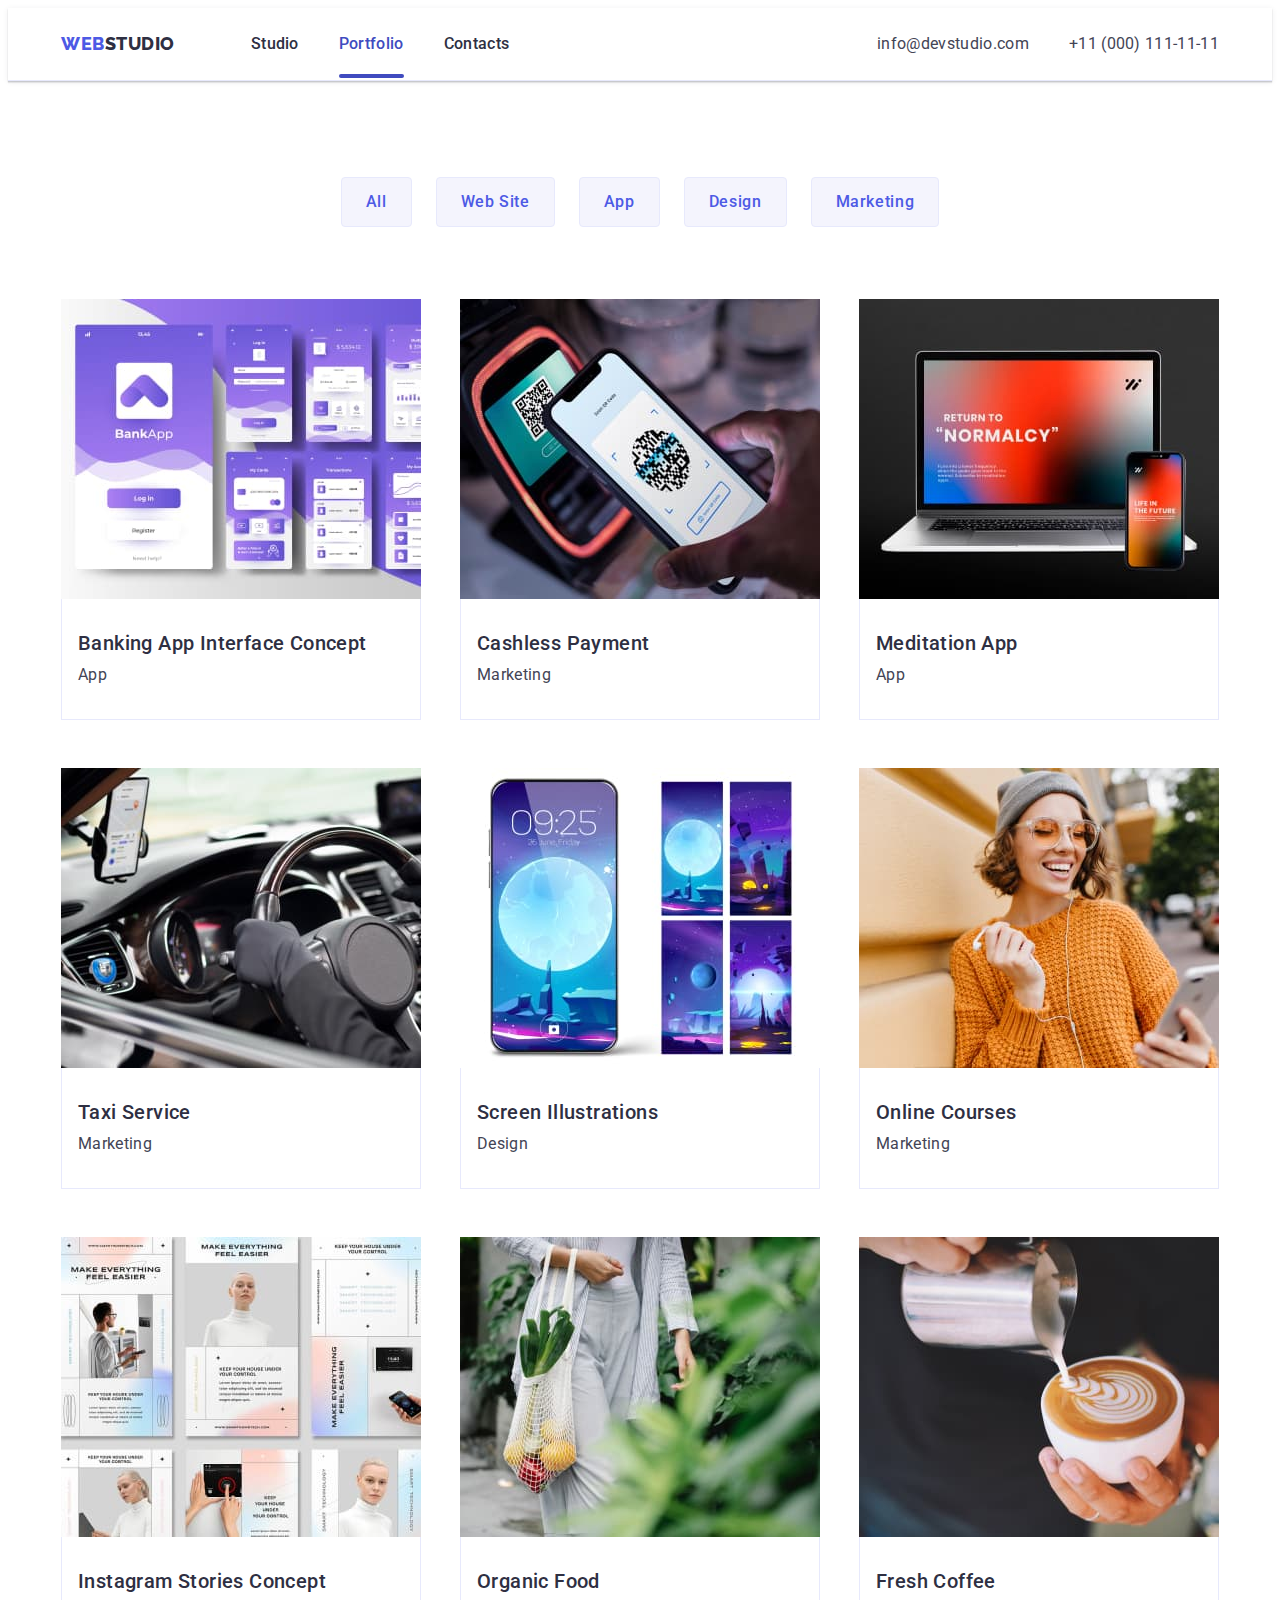
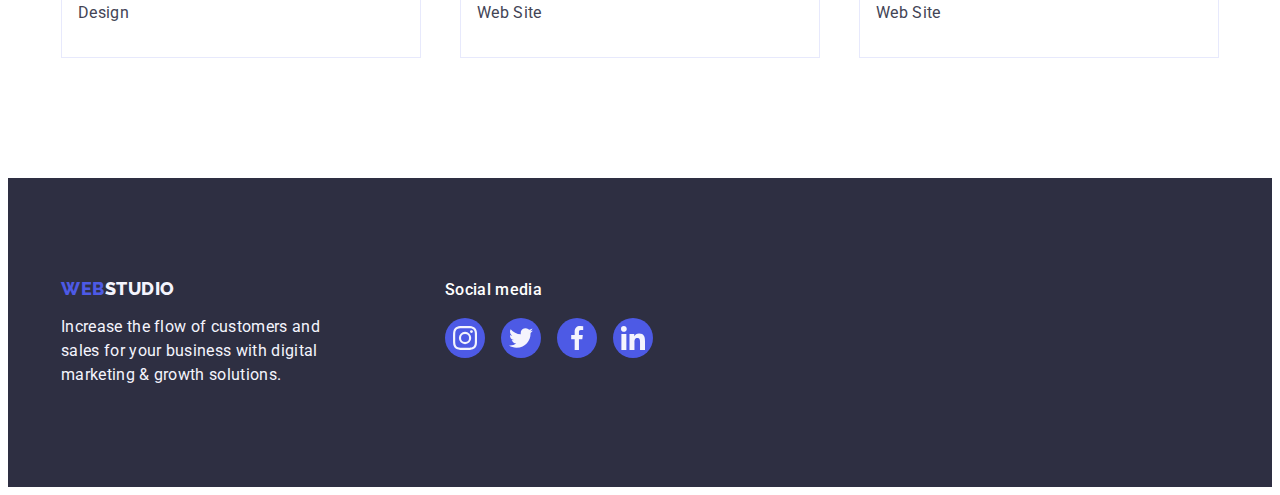
==== portfolio.html @ 607e8301 "Initial commit" ====
<!DOCTYPE html>
<html lang="en">
  <head>
    <meta charset="UTF-8" />
    <meta http-equiv="X-UA-Compatible" content="IE=edge" />
    <meta name="viewport" content="width=device-width, initial-scale=1.0" />
    <title>Portfolio</title>
    <link rel="preconnect" href="https://fonts.googleapis.com" />
    <link rel="preconnect" href="https://fonts.gstatic.com" crossorigin />
    <link
      rel="stylesheet"
      href="https://cdnjs.cloudflare.com/ajax/libs/modern-normalize/1.1.0/modern-normalize.min.css"
      integrity="sha512-wpPYUAdjBVSE4KJnH1VR1HeZfpl1ub8YT/NKx4PuQ5NmX2tKuGu6U/JRp5y+Y8XG2tV+wKQpNHVUX03MfMFn9Q=="
      crossorigin="anonymous"
      referrerpolicy="no-referrer"
    />
    <link
      href="https://fonts.googleapis.com/css2?family=Raleway:wght@800&family=Roboto:wght@400;500;700;900&display=swap"
      rel="stylesheet"
    />
    <link rel="stylesheet" href="./css/styles.css" />
  </head>

  <body>
    <header class="header-box">
      <div class="header-container container">
        <nav class="navigation">
          <a href="./index.html" class="header-logo link"
            >web<span class="span-logo">Studio</span></a
          >
          <ul class="head-list list">
            <li><a class="link-nav link" href="./index.html">Studio</a></li>
            <li>
              <a class="link-nav link current" href="./portfolio.html"
                >Portfolio</a
              >
            </li>
            <li><a class="link-nav link" href="">Contacts</a></li>
          </ul>
        </nav>
        <address class="address">
          <ul class="address-item list">
            <li>
              <a class="address link" href="mailto:info@devstudio.com"
                >info@devstudio.com</a
              >
            </li>
            <li>
              <a class="address link" href="tel:+110001111111"
                >+11 (000) 111-11-11</a
              >
            </li>
          </ul>
        </address>
      </div>
    </header>
    <main>
      <section class="button-section">
        <div class="container">
          <h1 hidden>achievements</h1>
          <ul class="button-list list">
            <li><button class="header-btn" type="button">All</button></li>
            <li><button class="header-btn" type="button">Web Site</button></li>
            <li><button class="header-btn" type="button">App</button></li>
            <li><button class="header-btn" type="button">Design</button></li>
            <li><button class="header-btn" type="button">Marketing</button></li>
          </ul>

          <ul class="gallary list">
            <li class="test">
              <a class="link link-p" href="">
                <div class="portfolio-container">
                  <img
                    src="./images/portfolio-img1.jpg"
                    alt="portfolio-img"
                    width="360"
                    height="300"
                  />
                  <p class="portfolio-secend-test">
                    14 Stylish and User-Friendly App Design Concepts · Task
                    Manager App · Calorie Tracker App · Exotic Fruit Ecommerce
                    App · Cloud Storage App
                  </p>
                </div>
                <div class="gallary-item">
                  <h2 class="portfolio-text">Banking App Interface Concept</h2>
                  <p class="lower-text">App</p>
                </div>
              </a>
            </li>
            <li class="test">
              <a class="link link-p" href="">
               <div class="portfolio-container">
                 <img
                   src="./images/portfolio-img2.jpg"
                   alt="portfolio-img"
                   width="360"
                   height="300"
                 />
                 <p class="portfolio-secend-test">
                   14 Stylish and User-Friendly App Design Concepts · Task
                   Manager App · Calorie Tracker App · Exotic Fruit Ecommerce
                   App · Cloud Storage App
                 </p>
               </div>
                <div class="gallary-item">
                  <h2 class="portfolio-text">Cashless Payment</h2>
                  <p class="lower-text">Marketing</p>
                </div>
              </a>
            </li>
            <li class="test">
              <a class="link link-p" href="">
               <div class="portfolio-container">
                 <img
                   src="./images/portfolio-img3.jpg"
                   alt="portfolio-img"
                   width="360"
                   height="300"
                 />
                 <p class="portfolio-secend-test">
                   14 Stylish and User-Friendly App Design Concepts · Task
                   Manager App · Calorie Tracker App · Exotic Fruit Ecommerce
                   App · Cloud Storage App
                 </p>
               </div>
                <div class="gallary-item">
                  <h2 class="portfolio-text">Meditation App</h2>
                  <p class="lower-text">App</p>
                </div>
              </a>
            </li>
            <li class="test">
              <a class="link link-p" href="">
               <div class="portfolio-container">
                 <img
                   src="./images/portfolio-img4.jpg"
                   alt="portfolio-img"
                   width="360"
                   height="300"
                 />
                 <p class="portfolio-secend-test">
                   14 Stylish and User-Friendly App Design Concepts · Task
                   Manager App · Calorie Tracker App · Exotic Fruit Ecommerce
                   App · Cloud Storage App
                 </p>
               </div>
                <div class="gallary-item">
                  <h2 class="portfolio-text">Taxi Service</h2>
                  <p class="lower-text">Marketing</p>
                </div>
              </a>
            </li>
            <li class="test">
              <a class="link link-p" href="">
                <div class="portfolio-container">
                  <img
                    src="./images/portfolio-img5.jpg"
                    alt="portfolio-img"
                    width="360"
                    height="300"
                  />
                  <p class="portfolio-secend-test">
                    14 Stylish and User-Friendly App Design Concepts · Task
                    Manager App · Calorie Tracker App · Exotic Fruit Ecommerce
                    App · Cloud Storage App
                  </p>
                </div>
                <div class="gallary-item">
                  <h2 class="portfolio-text">Screen Illustrations</h2>
                  <p class="lower-text">Design</p>
                </div>
              </a>
            </li>
            <li class="test">
              <a class="link link-p" href="">
               <div class="portfolio-container">
                 <img
                   src="./images/portfolio-img6.jpg"
                   alt="portfolio-img"
                   width="360"
                   height="300"
                 />
                 <p class="portfolio-secend-test">
                   14 Stylish and User-Friendly App Design Concepts · Task
                   Manager App · Calorie Tracker App · Exotic Fruit Ecommerce
                   App · Cloud Storage App
                 </p>
               </div>
                <div class="gallary-item">
                  <h2 class="portfolio-text">Online Courses</h2>
                  <p class="lower-text">Marketing</p>
                </div>
              </a>
            </li>
            <li class="test">
              <a class="link link-p" href="">
               <div class="portfolio-container">
                 <img
                   src="./images/portfolio-img7.jpg"
                   alt="portfolio-img"
                   width="360"
                   height="300"
                 />
                 <p class="portfolio-secend-test">
                   14 Stylish and User-Friendly App Design Concepts · Task
                   Manager App · Calorie Tracker App · Exotic Fruit Ecommerce
                   App · Cloud Storage App
                 </p>
               </div>
                <div class="gallary-item">
                  <h2 class="portfolio-text">Instagram Stories Concept</h2>
                  <p class="lower-text">Design</p>
                </div>
              </a>
            </li>
            <li class="test">
              <a class="link link-p" href="">
                <div class="portfolio-container">
                  <img
                    src="./images/portfolio-img8.jpg"
                    alt="portfolio-img"
                    width="360"
                    height="300"
                  />
                  <p class="portfolio-secend-test">
                    14 Stylish and User-Friendly App Design Concepts · Task
                    Manager App · Calorie Tracker App · Exotic Fruit Ecommerce
                    App · Cloud Storage App
                  </p>
                </div>
                <div class="gallary-item">
                  <h2 class="portfolio-text">Organic Food</h2>
                  <p class="lower-text">Web Site</p>
                </div>
              </a>
            </li>
            <li class="test">
              <a class="link link-p" href="">
                <div class="portfolio-container">
                  <img
                    src="./images/portfolio-img9.jpg"
                    alt="portfolio-img"
                    width="360"
                    height="300"
                  />
                  <p class="portfolio-secend-test">
                    14 Stylish and User-Friendly App Design Concepts · Task
                    Manager App · Calorie Tracker App · Exotic Fruit Ecommerce
                    App · Cloud Storage App
                  </p>
                </div>
                <div class="gallary-item">
                  <h2 class="portfolio-text">Fresh Coffee</h2>
                  <p class="lower-text">Web Site</p>
                </div>
              </a>
            </li>
          </ul>
        </div>
      </section>
    </main>

    <footer class="footer">
      <div class="container footer-container">
        <div class="footer-logo-div">
          <a href="./index.html" class="footer-logo link"
            >web<span class="span-logo-footer">Studio</span></a
          >

          <p class="footer-text">
            Increase the flow of customers and sales for your business with
            digital marketing & growth solutions.
          </p>
        </div>

        <div class="footer-soc-media">
          <p class="soc-text-footer">Social media</p>
          <ul class="footer-soc-list list">
            <li class="team-soc-item">
              <a class="footer-soc-link" href>
                <svg class="team-soc-icon" width="24" height="24">
                  <use href="./images/icons.svg#icon-instagram"></use>
                </svg>
              </a>
            </li>
            <li class="team-soc-item">
              <a class="footer-soc-link" href="">
                <svg class="team-soc-icon" width="24" height="24">
                  <use href="./images/icons.svg#icon-twitter"></use>
                </svg>
              </a>
            </li>
            <li class="team-soc-item">
              <a class="footer-soc-link" href="">
                <svg class="team-soc-icon" width="24" height="24">
                  <use href="./images/icons.svg#icon-facebook"></use>
                </svg>
              </a>
            </li>
            <li class="team-soc-item">
              <a class="footer-soc-link" href="">
                <svg class="team-soc-icon" width="24" height="24">
                  <use href="./images/icons.svg#icon-linkedin"></use>
                </svg>
              </a>
            </li>
          </ul>
        </div>
      </div>
    </footer>
  </body>
</html>
---- css/styles.css ----
:root {
  --bg-gradient: linear-gradient(rgba(46, 47, 66, 0.7), rgba(46, 47, 66, 0.7));
  --body-background-color: #ffffff;
  --logo-color: #4d5ae5;
  --span-logo-color: #2e2f42;
  --nav-link-color: #2e2f42;
  --second-link-color: #404bbf;
  --address-color: #434455;
  --second-address-color: #404bbf;
  --porfolio-btn-bgc: #f4f4fd;
  --bgcolor-home-page: #2e2f42;
  --btncolor-home-page: #404bbf;
  --about-top-text-color: #2e2f42;
  --h2-text-color: #2e2f42;
  --portfolio-btn-color: #4d5ae5;
  --custumers-color: #8e8f99;
}

img {
  display: block;
  max-width: 100%;
  height: auto;
}

p,
h1,
h2,
h3,
h4,
h5,
h6 {
  margin: 0;
}

ul,
ol {
  list-style: none;
  margin: 0;
  padding-left: 0;
}

button {
  cursor: pointer;
  border: none;
  border-radius: 4px;
}

body {
  font-family: "Roboto", sans-serif;
  color: #434455;
  background-color: var(--body-background-color);
}

.list {
  list-style: none;
}

.link {
  text-decoration: none;
}

.container {
  width: 1158px;
  padding: 0 15px;
  margin: auto;

  /* outline: 2px solid red; */
}

/**=================HEDAR=================*/
.header-box {
  border-bottom: 1px solid #e7e9fc;
  box-shadow: 0px 2px 1px rgba(46, 47, 66, 0.08),
    0px 1px 1px rgba(46, 47, 66, 0.16), 0px 1px 6px rgba(46, 47, 66, 0.08);
}

.header-container {
  display: flex;
}

.head-list {
  display: flex;
  gap: 40px;
}

.navigation {
  display: flex;
  margin-right: auto;
  align-items: center;
}

.header-logo {
  font-family: "Raleway", sans-serif;
  font-weight: 800;
  font-size: 18px;
  line-height: 1.17;
  letter-spacing: 0.03em;
  text-transform: uppercase;
  color: var(--logo-color);
  margin-right: 76px;
}

.span-logo {
  color: var(--span-logo-color);
}

.link-nav {
  font-weight: 500;
  padding: 24px 0;
  line-height: 1.5;
  letter-spacing: 0.02em;
  color: var(--nav-link-color);
}

.link-nav:is(:hover, :focus) {
  color: var(--second-link-color);
}

.current {
  position: relative;
  color: #404bbf;
  transition: color 250ms cubic-bezier(0.4, 0, 0.2, 1);
}

.current::after {
  content: "";
  position: absolute;
  left: 0;
  bottom: -1px;
  height: 4px;
  background-color: #404bbf;
  border-radius: 2px;
  width: 100%;
}

.address {
  font-style: normal;
  font-weight: 400;
  font-size: 16px;
  line-height: 1.5;
  letter-spacing: 0.02em;
  color: var(--address-color);
  padding: 24px 0;
  transition: color 250ms cubic-bezier(0.4, 0, 0.2, 1);
}
.address:is(:hover, :focus) {
  color: var(--second-address-color);
}

.address-item {
  display: flex;
  gap: 40px;
}

/**=================HomePage=================*/
.home-page {
  background-color: var(--bgcolor-home-page);
  background-image: var(--bg-gradient), url(../images/bg-img.jpg);
  background-repeat: no-repeat;
  background-position: center;
  background-size: cover;
  flex-grow: 1;
  text-align: center;
  padding: 188px 0;
  margin: 0 auto;
  max-width: 1440px;
  height: 600px;
}

.sencond-section {
  padding: 120px 0;
}

.section-third {
  padding-bottom: 120px;
}

.team {
  background-color: #f4f4fd;
  padding: 120px 0;
}

.hp-top-text {
  font-size: 56px;
  line-height: 1.07;
  letter-spacing: 0.02em;
  color: #ffffff;
  width: 496px;
  margin-left: auto;
  margin-right: auto;
  margin-bottom: 48px;
  max-width: 496px;
}

.hp-button {
  background-color: #4d5ae5;
  font-family: inherit;
  font-weight: 500;
  font-size: 16px;
  line-height: 1.5;
  letter-spacing: 0.04em;
  color: #ffffff;
  padding: 16px 32px;
  min-width: 169px;
  display: block;
  margin: 0 auto;
  transition: background-color 250ms cubic-bezier(0.4, 0, 0.2, 1);
}

.hp-button:is(:hover, :focus) {
  background-color: var(--btncolor-home-page);
}

.icon-container {
  display: flex;
  align-items: center;
  justify-content: center;
  height: 112px;
  width: 264px;
  background-color: #f4f4fd;
  border-radius: 4px;
  margin-bottom: 8px;
}

.list-icon {
  display: flex;
  gap: 24px;
}

.about-top-text {
  font-weight: 500;
  font-size: 20px;
  line-height: 1.2;
  letter-spacing: 0.02em;
  color: var(--about-top-text-color);
  margin-bottom: 8px;
}

.about-low-text {
  font-weight: 400;
  font-size: 16px;
  line-height: 1.5;
  letter-spacing: 0.02em;
  min-width: 264px;
}

.team-text {
  font-size: 36px;
  line-height: 1.1;
  letter-spacing: 0.02em;
  text-transform: capitalize;
  text-align: center;
  color: var(--h2-text-color);
  margin-bottom: 72px;
}

.visibility-hidden {
  position: absolute;
  width: 1px;
  height: 1px;
  margin: -1px;
  border: 0;
  padding: 0;

  white-space: nowrap;
  clip-path: inset(100%);
  clip: rect(0 0 0 0);
  overflow: hidden;
}

.team-list {
  background-color: #ffffff;
  border-radius: 0px 0px 4px 4px;
  box-shadow: 0px 1px 6px rgba(46, 47, 66, 0.08),
    0px 1px 1px rgba(46, 47, 66, 0.16), 0px 2px 1px rgba(46, 47, 66, 0.08);
}

.team-info {
  display: flex;
  gap: 24px;
}

.team-box {
  box-sizing: border-box;
  padding: 32px 0px;
}

.team-top-text {
  font-weight: 500;
  font-size: 20px;
  line-height: 1.2;
  letter-spacing: 0.02em;
  color: var(--about-top-text-color);
  margin-bottom: 8px;
  text-align: center;
}

.team-low-text {
  font-weight: 400;
  font-size: 16px;
  line-height: 1.5;
  letter-spacing: 0.02em;
  text-align: center;
  margin-bottom: 8px;
}

.team-soc-list {
  display: flex;
  justify-content: center;
  gap: 24px;
}
.team-soc-item {
  width: 40px;
  height: 40px;
}
.team-soc-link {
  width: 100%;
  height: 100%;
  border-radius: 50%;
  background-color: #4d5ae5;
  display: flex;
  align-items: center;
  justify-content: center;
  fill: #f4f4fd;
  transition: background-color 250ms cubic-bezier(0.4, 0, 0.2, 1);
}

.team-soc-link:is(:hover, :focus) {
  background-color: #404bbf;
  fill: #f4f4fd;
}

.team-soc-icon {
}

.test {
}
/**===============PORTFOLIO==========*/
.button-section {
  padding-top: 96px;
  padding-bottom: 120px;
}

.button-list {
  display: flex;
  justify-content: center;
  gap: 24px;
  margin-bottom: 72px;
}

.gallary {
  display: flex;
  flex-wrap: wrap;
  justify-content: space-between;
  gap: 48px 24px;
}

.gallary-item {
  box-sizing: border-box;
  padding: 32px 16px;
  border: 1px solid #e7e9fc;
  border-top: none;
}

.header-btn {
  font-family: "Roboto", sans-serif;
  font-style: normal;
  font-weight: 500;
  font-size: 16px;
  line-height: 1.5;
  letter-spacing: 0.04em;
  color: var(--portfolio-btn-color);
  background-color: var(--porfolio-btn-bgc);
  border: 1px solid #e7e9fc;
  padding: 12px 24px;
  transition: color 250ms cubic-bezier(0.4, 0, 0.2, 1),
    background-color 250ms cubic-bezier(0.4, 0, 0.2, 1),
    border-color 250ms cubic-bezier(0.4, 0, 0.2, 1),
    box-shadow 250ms cubic-bezier(0.4, 0, 0.2, 1);
}

.header-btn:is(:hover, :focus) {
  background-color: #404bbf;
  color: #ffffff;
  border: 1px solid transparent;
  box-shadow: 0px 3px 1px rgba(0, 0, 0, 0.1), 0px 2px 1px rgba(0, 0, 0, 0.08),
    0px 2px 2px rgba(0, 0, 0, 0.12);
}

.link-p {
  display: block;
  transition: box-shadow 250ms cubic-bezier(0.4, 0, 0.2, 1);
}

.link-p:is(:hover, :focus) {
  box-shadow: 0px 1px 6px rgba(46, 47, 66, 0.08),
    0px 1px 1px rgba(46, 47, 66, 0.16), 0px 2px 1px rgba(46, 47, 66, 0.08);
}

.link-p:is(:hover, :focus) .portfolio-secend-test {
  transform: translateY(0%);
}

.portfolio-text {
  font-weight: 500;
  font-size: 20px;
  line-height: 1.2;
  letter-spacing: 0.02em;
  color: var(--h2-text-color);
  margin-bottom: 8px;
}

.lower-text {
  font-weight: 400;
  font-size: 16px;
  line-height: 1.5;
  letter-spacing: 0.02em;
  color: #434455;
}

.portfolio-container {
  position: relative;
  overflow: hidden;
}

.portfolio-secend-test {
  position: absolute;
  top: 0;
  font-size: 16px;
  line-height: 1.5;
  letter-spacing: 0.02em;
  color: var(--porfolio-btn-bgc);
  padding: 40px 32px;
  background-color: #4d5ae5;
  height: 100%;
  width: 100%;
  transform: translateY(100%);
  transition: transform 250ms cubic-bezier(0.4, 0, 0.2, 1);
}

/* .portfolio-secend-test:is(:hover, :focus) {
  transform: translateY(0%);
} */

/**=================customers=================*/

.customers {
  padding: 120px 0;
}
.customers-list {
  display: flex;
  gap: 24px;
}
.customers-item {
  width: 168px;
  height: 88px;
}

.customers-link {
  width: 100%;
  height: 100%;
  border: 1px solid #8e8f99;
  border-radius: 4px;
  display: flex;
  align-items: center;
  justify-content: center;
  color: var(--custumers-color);
  transition: border-color 250ms cubic-bezier(0.4, 0, 0.2, 1),
    color 250ms cubic-bezier(0.4, 0, 0.2, 1);
}

.customers-link:is(:hover, :focus) {
  border-color: #404bbf;
  color: #404bbf;
}

.svg {
  fill: currentColor;
}

/**=================FOOTER=================*/

.footer-logo {
  font-family: "Raleway", sans-serif;
  font-weight: 800;
  font-size: 18px;
  line-height: 1.17;
  letter-spacing: 0.03em;
  text-transform: uppercase;
  color: var(--logo-color);
  display: inline-block;
  margin-bottom: 16px;
}

.footer-logo-div {
  margin-right: 120px;
}

.span-logo-footer {
  color: #f4f4fd;
}

.footer {
  background-color: #2e2f42;
  padding: 100px 0;
}

.footer-text {
  color: #f4f4fd;
  width: 264px;
  font-family: "Roboto";
  font-size: 16px;
  line-height: 1.5;
  letter-spacing: 0.02em;
}

.footer-soc-list {
  display: flex;
  gap: 16px;
  margin-top: 16px;
}

.footer-container {
  display: flex;
  align-items: baseline;
}

.footer-soc-media {
}

.soc-text-footer {
  font-family: "Roboto";
  font-style: normal;
  font-weight: 500;
  font-size: 16px;
  line-height: 1.5;
  letter-spacing: 0.02em;
  color: #ffffff;
  margin-bottom: 16px;
}

.footer-soc-link {
  width: 100%;
  height: 100%;
  border-radius: 50%;
  background-color: #4d5ae5;
  display: flex;
  align-items: center;
  justify-content: center;
  fill: #f4f4fd;
  transition: background-color 250ms cubic-bezier(0.4, 0, 0.2, 1);
}

.footer-soc-link:is(:hover, :focus) {
  background-color: #31d0aa;
  fill: #f4f4fd;
}

.backdrop {
  position: fixed;
  top: 0;
  left: 0;
  width: 100%;
  height: 100%;
  background-color: rgba(46, 47, 66, 0.4);
  transition: opacity 250ms cubic-bezier(0.4, 0, 0.2, 1),
    visibility 250ms cubic-bezier(0.4, 0, 0.2, 1);
}

.modal {
  width: 408px;
  min-height: 576px;
  background: #fcfcfc;
  border-radius: 4px;
  position: absolute;
  top: 50%;
  left: 50%;
  transform: translate(-50%, -50%) scale(1);
  transition: transform 250ms cubic-bezier(0.4, 0, 0.2, 1);
  padding: 20px;
  box-shadow: 0px 1px 1px rgba(0, 0, 0, 0.14), 0px 1px 3px rgba(0, 0, 0, 0.12),
    0px 2px 1px rgba(0, 0, 0, 0.2);
}

.backdrop.is-hidden .modal {
  transform: translate(-50%, -50%) scaleY(0);
}

.modal-close-btn {
  position: absolute;
  align-items: center;
  justify-content: center;
  top: 24px;
  right: 24px;
  width: 24px;
  height: 24px;
  border: 1px solid rgba(0, 0, 0, 0.1);
  border-radius: 50%;
  display: flex;
  background-color: #e7e9fc;
  transition: background-color 250ms cubic-bezier(0.4, 0, 0.2, 1),
    border 250ms cubic-bezier(0.4, 0, 0.2, 1);
  padding: 0;
}

.modal-close-btn:is(:hover, :focus) {
  background-color: #404bbf;
  border: none;
  fill: #ffffff;
}

.svg-cloce-modal {
  transition: fill 250ms cubic-bezier(0.4, 0, 0.2, 1);
}

.is-hidden {
  opacity: 0;
  visibility: hidden;
  pointer-events: none;
}
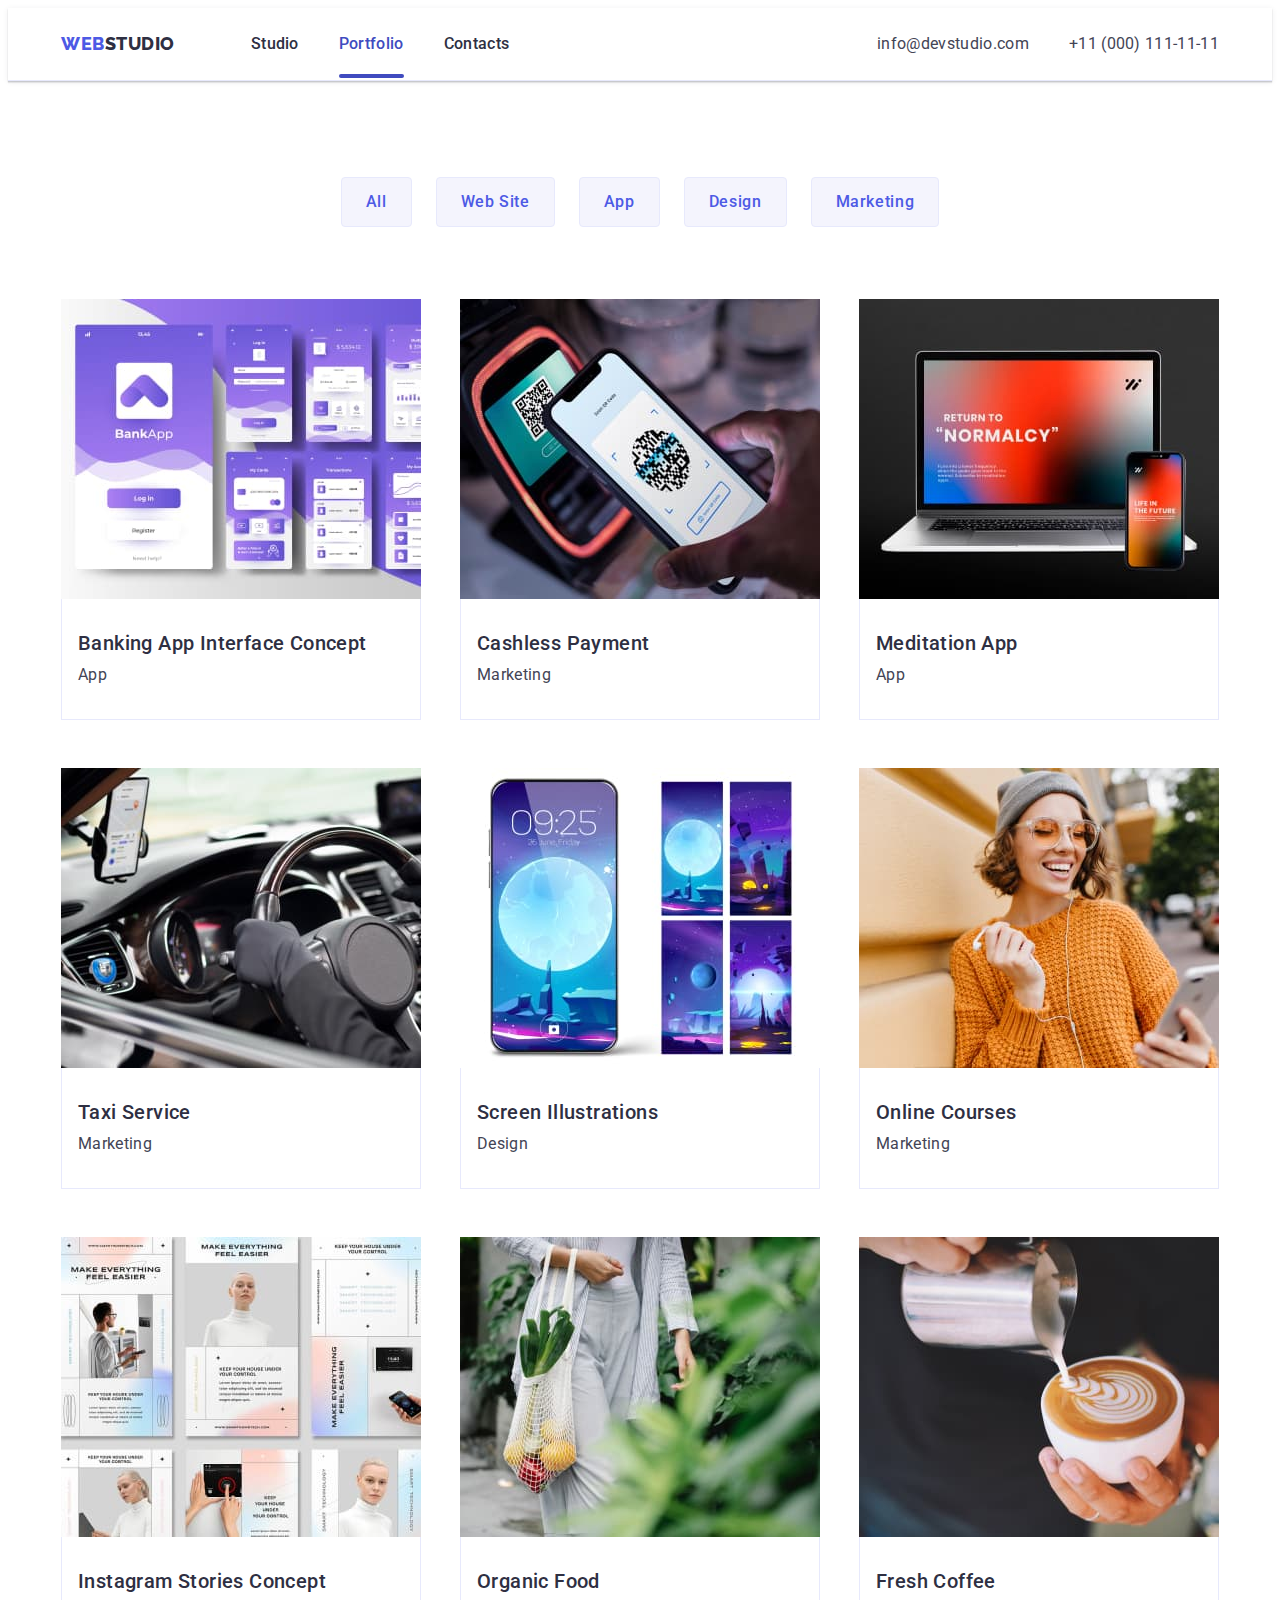
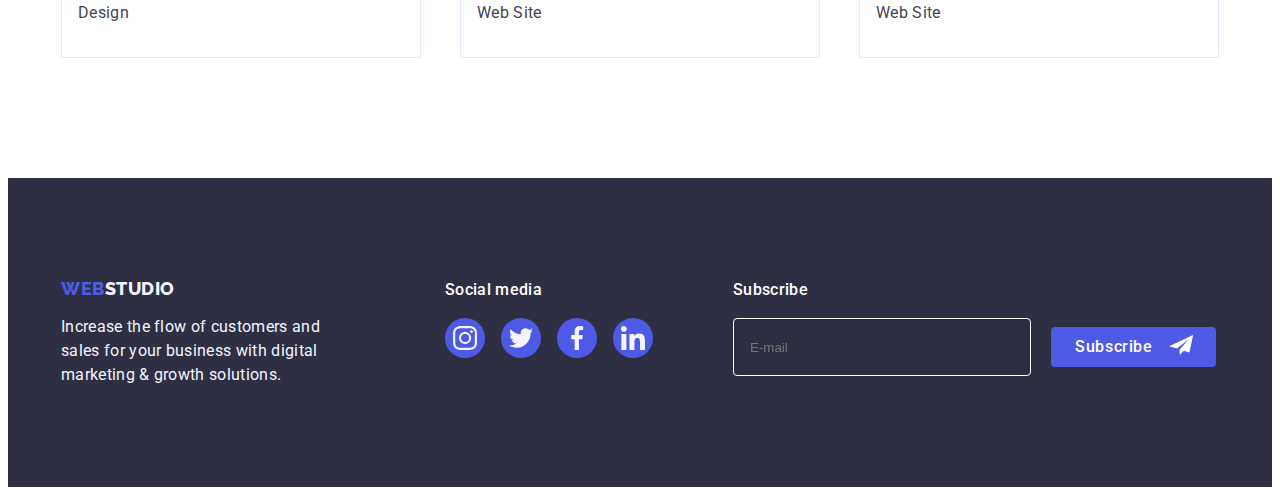
==== commit 68dfc8da: "hw6footer" ====
--- a/portfolio.html
+++ b/portfolio.html
@@ -307,6 +307,22 @@
             </li>
           </ul>
         </div>
+        <div class="Subscribe-container">
+          <p class="soc-text-footer">Subscribe</p>
+          <input
+            class="Subscribe-input"
+            type="email"
+            name="email"
+            id="email"
+            placeholder="E-mail"
+          />
+          <button type="submit" class="Subscribe-button button">
+            Subscribe
+            <svg class="Subscribe-icon" width="24" height="20">
+              <use href="./images/icons.svg#icon-icon-send"></use>
+            </svg>
+          </button>
+        </div>
       </div>
     </footer>
   </body>
--- a/css/styles.css
+++ b/css/styles.css
@@ -618,3 +618,39 @@
   visibility: hidden;
   pointer-events: none;
 }
+
+/**=================Subscribe=================*/
+
+.Subscribe-container {
+  margin-left: 80px;
+}
+.Subscribe-input {
+  background-color: transparent;
+  width: 264px;
+  height: 40px;
+  border: 1px solid #ffffff;
+  filter: drop-shadow(0px 4px 4px rgba(0, 0, 0, 0.15));
+  border-radius: 4px;
+  color: #ffffff;
+  padding: 8px 16px;
+}
+.Subscribe-button {
+  position: relative;
+  margin-left: 16px;
+  background: var(--portfolio-btn-color);
+  color: var(--body-background-color);
+  padding: 8px 24px;
+  font-family: "Roboto";
+  font-style: normal;
+  font-weight: 500;
+  font-size: 16px;
+  line-height: 1.5;
+  text-align: left;
+  letter-spacing: 0.04em;
+  width: 165px;
+  height: 40px;
+}
+.Subscribe-icon {
+  position: absolute; 
+  margin-left: 16px;   
+}
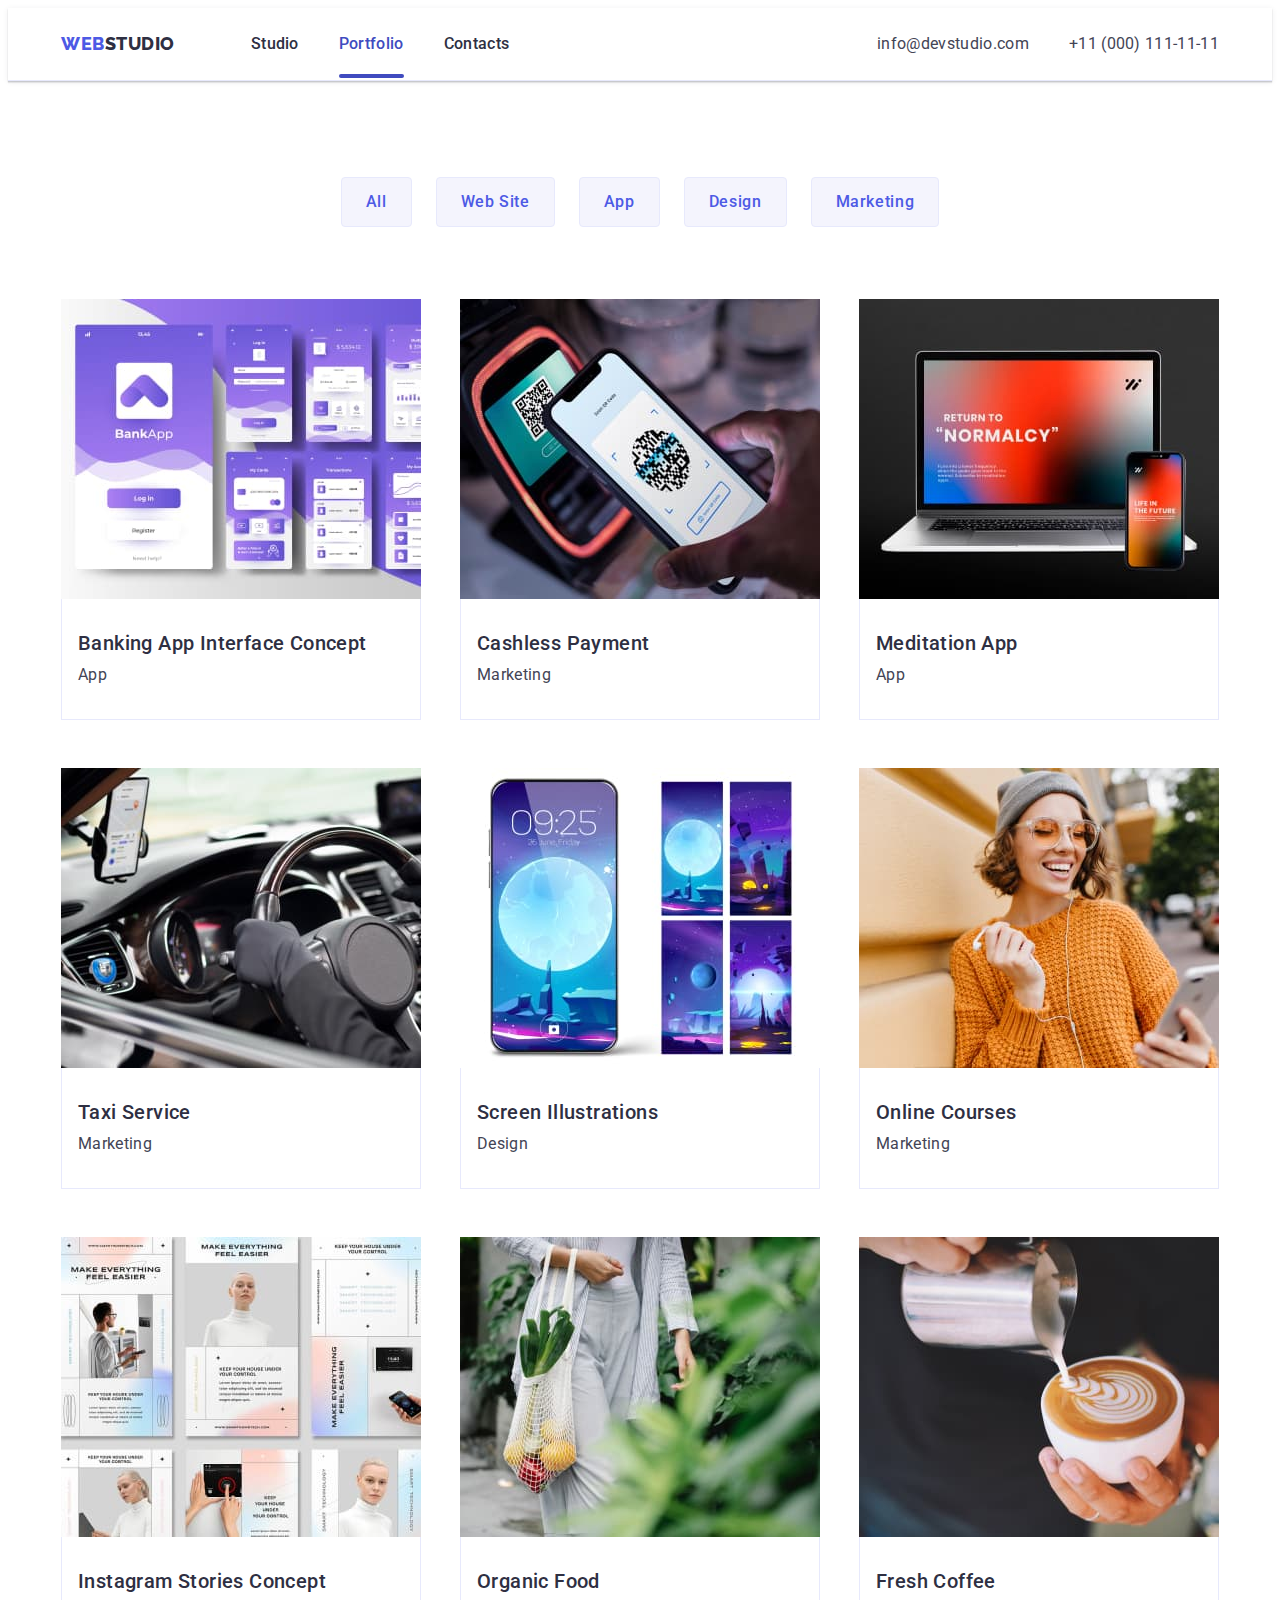
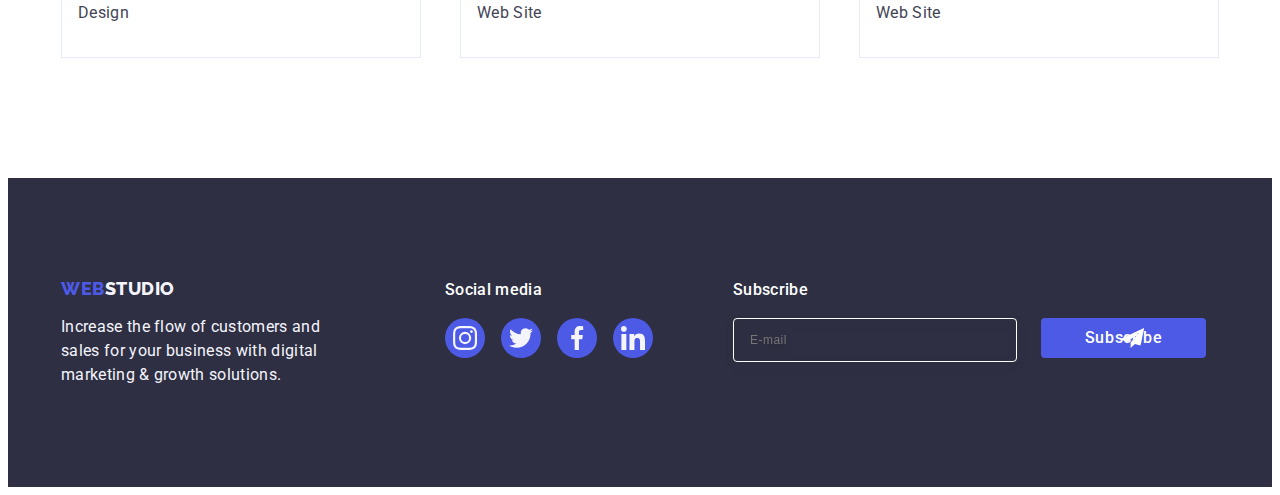
==== commit 9cf9b1f1: "test2" ====
--- a/portfolio.html
+++ b/portfolio.html
@@ -90,19 +90,19 @@
             </li>
             <li class="test">
               <a class="link link-p" href="">
-               <div class="portfolio-container">
-                 <img
-                   src="./images/portfolio-img2.jpg"
-                   alt="portfolio-img"
-                   width="360"
-                   height="300"
-                 />
-                 <p class="portfolio-secend-test">
-                   14 Stylish and User-Friendly App Design Concepts · Task
-                   Manager App · Calorie Tracker App · Exotic Fruit Ecommerce
-                   App · Cloud Storage App
-                 </p>
-               </div>
+                <div class="portfolio-container">
+                  <img
+                    src="./images/portfolio-img2.jpg"
+                    alt="portfolio-img"
+                    width="360"
+                    height="300"
+                  />
+                  <p class="portfolio-secend-test">
+                    14 Stylish and User-Friendly App Design Concepts · Task
+                    Manager App · Calorie Tracker App · Exotic Fruit Ecommerce
+                    App · Cloud Storage App
+                  </p>
+                </div>
                 <div class="gallary-item">
                   <h2 class="portfolio-text">Cashless Payment</h2>
                   <p class="lower-text">Marketing</p>
@@ -111,19 +111,19 @@
             </li>
             <li class="test">
               <a class="link link-p" href="">
-               <div class="portfolio-container">
-                 <img
-                   src="./images/portfolio-img3.jpg"
-                   alt="portfolio-img"
-                   width="360"
-                   height="300"
-                 />
-                 <p class="portfolio-secend-test">
-                   14 Stylish and User-Friendly App Design Concepts · Task
-                   Manager App · Calorie Tracker App · Exotic Fruit Ecommerce
-                   App · Cloud Storage App
-                 </p>
-               </div>
+                <div class="portfolio-container">
+                  <img
+                    src="./images/portfolio-img3.jpg"
+                    alt="portfolio-img"
+                    width="360"
+                    height="300"
+                  />
+                  <p class="portfolio-secend-test">
+                    14 Stylish and User-Friendly App Design Concepts · Task
+                    Manager App · Calorie Tracker App · Exotic Fruit Ecommerce
+                    App · Cloud Storage App
+                  </p>
+                </div>
                 <div class="gallary-item">
                   <h2 class="portfolio-text">Meditation App</h2>
                   <p class="lower-text">App</p>
@@ -132,19 +132,19 @@
             </li>
             <li class="test">
               <a class="link link-p" href="">
-               <div class="portfolio-container">
-                 <img
-                   src="./images/portfolio-img4.jpg"
-                   alt="portfolio-img"
-                   width="360"
-                   height="300"
-                 />
-                 <p class="portfolio-secend-test">
-                   14 Stylish and User-Friendly App Design Concepts · Task
-                   Manager App · Calorie Tracker App · Exotic Fruit Ecommerce
-                   App · Cloud Storage App
-                 </p>
-               </div>
+                <div class="portfolio-container">
+                  <img
+                    src="./images/portfolio-img4.jpg"
+                    alt="portfolio-img"
+                    width="360"
+                    height="300"
+                  />
+                  <p class="portfolio-secend-test">
+                    14 Stylish and User-Friendly App Design Concepts · Task
+                    Manager App · Calorie Tracker App · Exotic Fruit Ecommerce
+                    App · Cloud Storage App
+                  </p>
+                </div>
                 <div class="gallary-item">
                   <h2 class="portfolio-text">Taxi Service</h2>
                   <p class="lower-text">Marketing</p>
@@ -174,19 +174,19 @@
             </li>
             <li class="test">
               <a class="link link-p" href="">
-               <div class="portfolio-container">
-                 <img
-                   src="./images/portfolio-img6.jpg"
-                   alt="portfolio-img"
-                   width="360"
-                   height="300"
-                 />
-                 <p class="portfolio-secend-test">
-                   14 Stylish and User-Friendly App Design Concepts · Task
-                   Manager App · Calorie Tracker App · Exotic Fruit Ecommerce
-                   App · Cloud Storage App
-                 </p>
-               </div>
+                <div class="portfolio-container">
+                  <img
+                    src="./images/portfolio-img6.jpg"
+                    alt="portfolio-img"
+                    width="360"
+                    height="300"
+                  />
+                  <p class="portfolio-secend-test">
+                    14 Stylish and User-Friendly App Design Concepts · Task
+                    Manager App · Calorie Tracker App · Exotic Fruit Ecommerce
+                    App · Cloud Storage App
+                  </p>
+                </div>
                 <div class="gallary-item">
                   <h2 class="portfolio-text">Online Courses</h2>
                   <p class="lower-text">Marketing</p>
@@ -195,19 +195,19 @@
             </li>
             <li class="test">
               <a class="link link-p" href="">
-               <div class="portfolio-container">
-                 <img
-                   src="./images/portfolio-img7.jpg"
-                   alt="portfolio-img"
-                   width="360"
-                   height="300"
-                 />
-                 <p class="portfolio-secend-test">
-                   14 Stylish and User-Friendly App Design Concepts · Task
-                   Manager App · Calorie Tracker App · Exotic Fruit Ecommerce
-                   App · Cloud Storage App
-                 </p>
-               </div>
+                <div class="portfolio-container">
+                  <img
+                    src="./images/portfolio-img7.jpg"
+                    alt="portfolio-img"
+                    width="360"
+                    height="300"
+                  />
+                  <p class="portfolio-secend-test">
+                    14 Stylish and User-Friendly App Design Concepts · Task
+                    Manager App · Calorie Tracker App · Exotic Fruit Ecommerce
+                    App · Cloud Storage App
+                  </p>
+                </div>
                 <div class="gallary-item">
                   <h2 class="portfolio-text">Instagram Stories Concept</h2>
                   <p class="lower-text">Design</p>
@@ -307,21 +307,26 @@
             </li>
           </ul>
         </div>
-        <div class="Subscribe-container">
+        <div class="subscribe-container">
           <p class="soc-text-footer">Subscribe</p>
-          <input
-            class="Subscribe-input"
-            type="email"
-            name="email"
-            id="email"
-            placeholder="E-mail"
-          />
-          <button type="submit" class="Subscribe-button button">
-            Subscribe
-            <svg class="Subscribe-icon" width="24" height="20">
-              <use href="./images/icons.svg#icon-icon-send"></use>
-            </svg>
-          </button>
+
+          <form class="subscribe-form">
+            <label class="subscribe-lable" for="email">
+              <input
+                class="subscribe-input"
+                type="email"
+                name="email"
+                id="email"
+                placeholder="E-mail"
+              />
+            </label>
+            <button type="submit" class="subscribe-button button">
+              Subscribe
+              <svg class="subscribe-icon" width="24" height="24">
+                <use href="./images/icons.svg#icon-icon-send"></use>
+              </svg>
+            </button>
+          </form>
         </div>
       </div>
     </footer>
--- a/css/styles.css
+++ b/css/styles.css
@@ -556,6 +556,7 @@
   fill: #f4f4fd;
 }
 
+/**=================MODAL=================*/
 .backdrop {
   position: fixed;
   top: 0;
@@ -619,12 +620,92 @@
   pointer-events: none;
 }
 
+.modal-title {
+  font-size: 16px;
+  font-weight: 500;
+  text-align: center;
+  margin-bottom: 16px;
+  margin-top: 72px;
+}
+
+.modal-field {
+  margin-top: 8px;
+}
+
+.input-wrap {
+  position: relative;
+}
+
+.modal-input {
+  width: 100%;
+  height: 45px;
+  border: 1px solid rgba(46, 47, 66, 0.4);
+  border-radius: 4px;
+  outline: transparent;
+  padding-left: 38px;
+}
+
+.modal-input:focus {
+  border-color: #4d5ae5;
+}
+
+.modal-input:focus + .modal-icon {
+  fill: #4d5ae5;
+}
+
+.modal-icon {
+  position: absolute;
+  left: 19px;
+  top: 50%;
+  transform: translateY(-50%);
+}
+
+.modal-label {
+  font-size: 12px;
+  display: block;
+  margin-bottom: 4px;
+}
+
+.input-text {
+  display: inline-block;
+  font-size: 12px;
+  margin-bottom: 5px;
+}
+
+.modal-textarea {
+  width: 100%;
+  height: 100px;
+  border: 1px solid #999999;
+  border-radius: 4px;
+  outline: transparent;
+  font-size: 14px;
+  color: green;
+  padding: 10px;
+  resize: none;
+}
+
+.check-text {
+  font-size: 12px;
+  display: flex;
+  align-items: center;
+  position: relative;
+}
+
 /**=================Subscribe=================*/
 
-.Subscribe-container {
+.subscribe-container {
   margin-left: 80px;
 }
-.Subscribe-input {
+
+.subscribe-form {
+  display: flex;
+}
+
+.subscribe-lable {
+  margin-right: 24px;
+}
+
+.subscribe-input {
   background-color: transparent;
   width: 264px;
   height: 40px;
@@ -632,25 +713,30 @@
   filter: drop-shadow(0px 4px 4px rgba(0, 0, 0, 0.15));
   border-radius: 4px;
   color: #ffffff;
-  padding: 8px 16px;
-}
-.Subscribe-button {
+  padding-left: 16px;
+  font-size: 12px;
+  line-height: 1.5;
+  letter-spacing: 0.04em;
+  padding-left: 16px;
+}
+.subscribe-button {
   position: relative;
-  margin-left: 16px;
   background: var(--portfolio-btn-color);
   color: var(--body-background-color);
-  padding: 8px 24px;
-  font-family: "Roboto";
+  font-family: "Roboto", sans-serif;
   font-style: normal;
   font-weight: 500;
   font-size: 16px;
   line-height: 1.5;
-  text-align: left;
   letter-spacing: 0.04em;
-  width: 165px;
+  min-width: 165px;
   height: 40px;
-}
-.Subscribe-icon {
-  position: absolute; 
-  margin-left: 16px;   
-}
+  align-items: center;
+  justify-content: center;
+  display: flex;
+  flex-direction: row;
+}
+.subscribe-icon {
+  position: absolute;
+  margin-left: 16px;
+}
